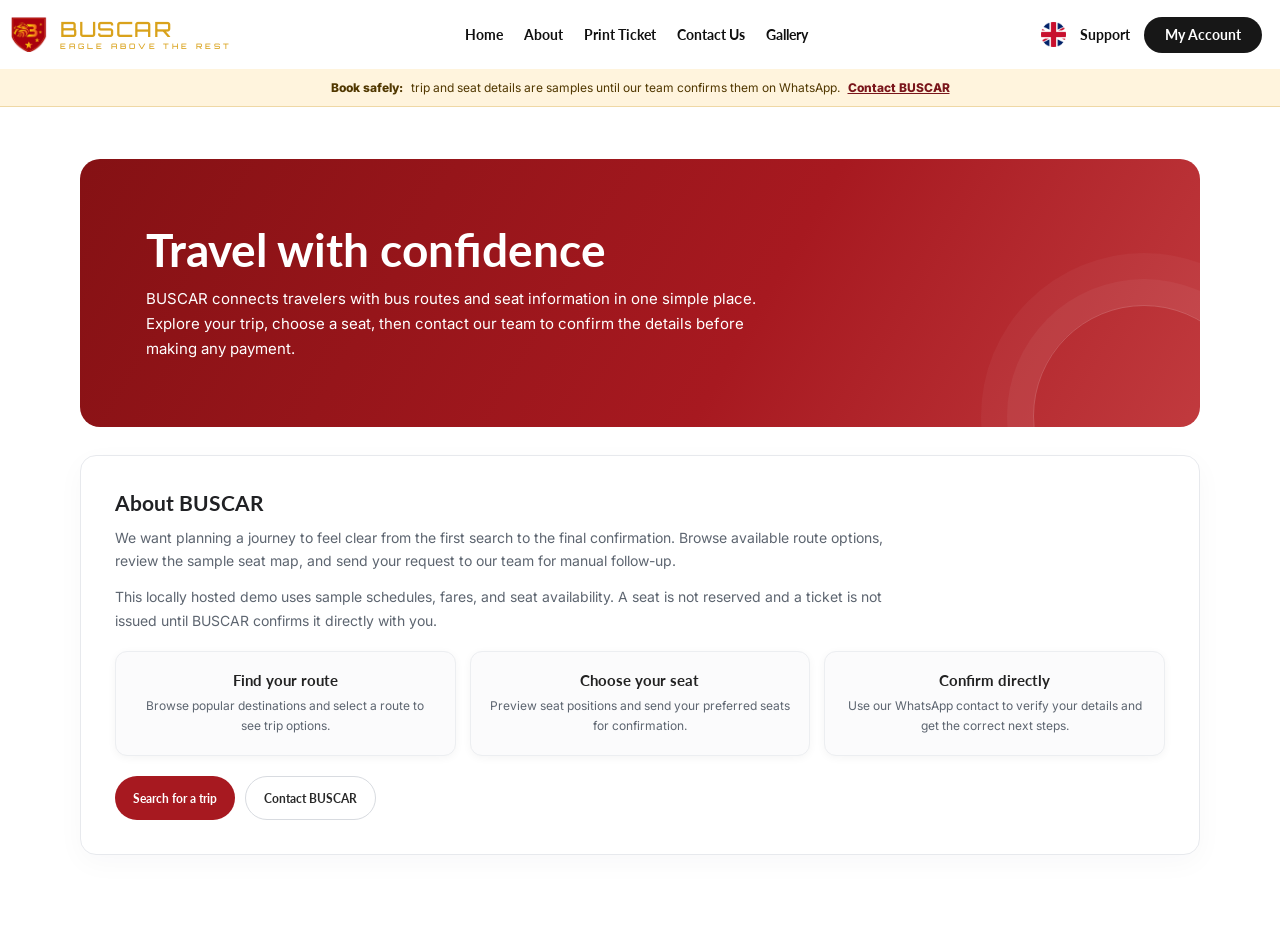
==== about.html @ 8039f95c "Build BUSCAR travel booking clone Add local info pages, WhatsApp booking flow, browser-local state, " ====
<!DOCTYPE html>
<html lang="en">
<head>
  <meta charset="UTF-8">
  <meta name="viewport" content="width=device-width, initial-scale=1.0">
  <title>About BUSCAR</title>
  <link rel="stylesheet" href="styles.css">
  <link rel="stylesheet" href="site.css">
  <link rel="stylesheet" href="auth.css">
</head>
<body>
  <header class="site-header">
    <div class="nav-wrap">
      <a class="brand" href="index.html" aria-label="Buscar home"><img class="brand-shield" src="public/logo-2.png" alt=""><span class="brand-text"><span class="brand-name">BUSCAR</span><span class="brand-tagline">EAGLE ABOVE THE REST</span></span></a>
      <button class="menu-toggle" aria-label="Toggle navigation" aria-expanded="false">☰</button>
      <nav class="main-nav" aria-label="Main navigation">
        <a href="index.html">Home</a><a href="about.html" aria-current="page">About</a><a href="ticket.html">Print Ticket</a><a href="contact.html">Contact Us</a><a href="gallery.html">Gallery</a>
      </nav>
      <div class="nav-actions"><button class="language" aria-label="Language: English"><img src="public/uk.png" alt="UK flag"></button><a class="support" href="https://wa.me/254745342479">Support</a><a class="account-btn" href="#account">My Account</a></div>
    </div>
  </header>
  <div class="safety-banner"><strong>Book safely:</strong> trip and seat details are samples until our team confirms them on WhatsApp. <a href="https://wa.me/254745342479">Contact BUSCAR</a></div>
  <main class="info-main">
    <section class="info-hero">
      <h1>Travel with confidence</h1>
      <p>BUSCAR connects travelers with bus routes and seat information in one simple place. Explore your trip, choose a seat, then contact our team to confirm the details before making any payment.</p>
    </section>
    <section class="info-section">
      <h2>About BUSCAR</h2>
      <p>We want planning a journey to feel clear from the first search to the final confirmation. Browse available route options, review the sample seat map, and send your request to our team for manual follow-up.</p>
      <p>This locally hosted demo uses sample schedules, fares, and seat availability. A seat is not reserved and a ticket is not issued until BUSCAR confirms it directly with you.</p>
      <div class="info-grid">
        <article class="info-card"><h3>Find your route</h3><p>Browse popular destinations and select a route to see trip options.</p></article>
        <article class="info-card"><h3>Choose your seat</h3><p>Preview seat positions and send your preferred seats for confirmation.</p></article>
        <article class="info-card"><h3>Confirm directly</h3><p>Use our WhatsApp contact to verify your details and get the correct next steps.</p></article>
      </div>
      <div class="info-actions"><a class="info-action" href="index.html#ticket">Search for a trip</a><a class="info-action secondary" href="contact.html">Contact BUSCAR</a></div>
    </section>
  </main>
  <script src="site.js"></script><script src="auth.js"></script>
  <script>
    const toggle = document.querySelector('.menu-toggle'), nav = document.querySelector('.main-nav');
    toggle.addEventListener('click', () => { const open = nav.classList.toggle('is-open'); toggle.setAttribute('aria-expanded', String(open)); });
  </script>
</body>
</html>
---- styles.css ----
@import url('https://fonts.googleapis.com/css2?family=Inter:wght@400;500;600;700;800&family=Lato:wght@400;700&family=Orbitron:wght@600;800&display=swap');

:root {
  --red: #a71920;
  --deep-red: #821315;
  --gold: #e0a000;
  --text: #101010;
  --muted: #657080;
  --border: #e9e9e9;
}

* { box-sizing: border-box; }
html { scroll-behavior: smooth; }
body {
  margin: 0;
  color: var(--text);
  background: #fff;
  font-family: Inter, Arial, sans-serif;
  font-size: 13px;
}
a { color: inherit; text-decoration: none; }
button, input { font: inherit; }

/* ---------- Header ---------- */
.site-header {
  height: 69px;
  background: #fff;
  border-top: 0;
  border-bottom: 0;
  position: relative;
  z-index: 10;
}
.nav-wrap {
  width: min(1300px, calc(100% - 36px));
  height: 100%;
  margin: 0 auto;
  display: flex;
  align-items: center;
  gap: 20px;
}
.brand { display: flex; align-items: center; gap: 12px; flex: 0 0 200px; height: 100%; margin-left: -8px; }
.brand-shield { width: 38px; height: 42px; object-fit: contain; display: block; flex: 0 0 38px; }
.brand-text { display: flex; flex-direction: column; justify-content: center; gap: 3px; line-height: 1; }
.brand-name { font: 500 21px/1 Orbitron, Inter, sans-serif; letter-spacing: 1.5px; color: #d9a21b; }
.brand-tagline { font: 500 7.5px/1 Orbitron, Inter, sans-serif; letter-spacing: 3.1px; color: #d9a21b; white-space: nowrap; }
.main-nav { flex: 1; display: flex; align-items: center; justify-content: center; gap: 21px; white-space: nowrap; }
.main-nav a { font: 700 14px/1 Lato, Inter, Arial, sans-serif; transition: color .2s; }
.main-nav a:hover { color: var(--red); }
.nav-actions { display: flex; align-items: center; gap: 14px; white-space: nowrap; }
.language { padding: 0; border: 0; background: transparent; cursor: pointer; width: 25px; height: 25px; }
.language img { width: 25px; height: 25px; object-fit: contain; display: block; }
.support { display: flex; align-items: center; gap: 6px; font: 700 14px/1 Lato, Inter, Arial, sans-serif; }
.help-mark { width: 14px; height: 14px; border-radius: 50%; display: inline-grid; place-items: center; background: #111; color: #fff; font-size: 10px; font-weight: 800; }
.account-btn, .search-btn { color: #fff; background: #171717; border-radius: 28px; font-weight: 700; }
.account-btn { padding: 11px 21px; font: 700 14px/1 Lato, Inter, Arial, sans-serif; }
.menu-toggle { display: none; }

/* ---------- Hero ---------- */
.hero {
  height: 400px;
  position: relative;
  overflow: hidden;
  background-color: #8f161a;
}
.hero-slide {
  position: absolute;
  inset: 0;
  background-repeat: no-repeat;
  background-size: cover;
  background-position: center right;
  opacity: 0;
  transition: opacity 1.2s ease-in-out;
}
.hero-slide.is-active { opacity: 1; }
.hero-shade {
  position: absolute;
  inset: 0;
  background: linear-gradient(90deg, rgba(133, 17, 20, .98) 0%, rgba(151, 23, 29, .96) 37%, rgba(157, 29, 36, .75) 58%, rgba(40, 25, 27, .2) 100%);
}
.hero-inner { width: min(1300px, calc(100% - 36px)); height: 100%; margin: 0 auto; position: relative; }

.routes { position: absolute; left: -194px; top: 60px; width: 560px; height: 280px; color: #fff; }
.routes h1 { font: 800 28px/1 Orbitron, Inter, sans-serif; margin: 0; color: #050505; letter-spacing: .5px; }

.route-pin { position: absolute; display: flex; flex-direction: column; align-items: center; gap: 4px; font-size: 0; }
.route-pin::before {
  content: '';
  display: block;
  width: 22px;
  height: 30px;
  border: 0;
  border-radius: 0;
  transform: none;
  background: no-repeat center / contain url("data:image/svg+xml;utf8,<svg xmlns='http://www.w3.org/2000/svg' viewBox='0 0 24 30' fill='none' stroke='%23eee' stroke-width='3'><path d='M12 28C12 28 2 17 2 11a10 10 0 0 1 20 0c0 6-10 17-10 17z'/><circle cx='12' cy='11' r='3.5'/></svg>");
}
.route-pin b { font: 600 25px/1 Orbitron, Inter, sans-serif; color: #eee; white-space: nowrap; }

.pin-kampala   { left: 0;     top: 61px; }
.pin-nairobi   { left: 171px; top: 112px; }
.pin-malindi   { left: 274px; top: 49px;  flex-direction: row; align-items: center; gap: 20px; }
.pin-kilifi    { left: 378px; top: 128px; flex-direction: row; align-items: center; gap: 20px; }
.pin-mpeketoni { left: 58px;  top: 225px; flex-direction: row; align-items: center; gap: 20px; }
.pin-mombasa   { left: 348px; top: 199px; }

.hero-logo { position: absolute; top: 124px; left: 34.5%; width: 400px; height: 160px; }
.hero-logo img { width: 100%; height: 100%; object-fit: contain; object-position: left center; filter: drop-shadow(0 2px 2px rgba(0,0,0,.15)); }

/* ---------- Floating search ---------- */
.booking-shell {
  position: relative;
  z-index: 2;
  width: min(1320px, calc(100% - 36px));
  margin: -84px auto 0;
  padding: 10px 8px 8px;
  border-radius: 14px;
  background: #f4f4f4;
}
.booking-top { min-height: 30px; display: flex; align-items: center; justify-content: space-between; padding: 0 11px 8px 3px; }
.trip-options { display: flex; gap: 18px; align-items: center; }
.trip-options label { display: inline-flex; gap: 4px; align-items: center; font-size: 10px; color: #5b6570; }
.trip-options input { accent-color: #222; margin: 0; }
.booking-top p { margin: 0; font-size: 13px; color: #222; display: flex; align-items: center; gap: 6px; }
.traveler-logo { height: 24px; width: auto; display: block; }
.booking-form {
  min-height: 71px;
  padding: 8px 12px;
  background: #fff;
  border: 1px solid #ddd;
  border-radius: 13px;
  display: grid;
  grid-template-columns: 1.15fr 1.15fr 1fr auto;
  align-items: center;
}
.booking-field { min-width: 0; display: flex; align-items: center; gap: 9px; padding: 0 14px; min-height: 43px; border-right: 1px solid #e5e7eb; }
.booking-field:first-child { padding-left: 8px; }
.booking-field:nth-child(3) { border-right: 0; }
.field-icon { color: #697078; font-size: 19px; width: 16px; flex: 0 0 16px; text-align: center; }
.field-content { display: flex; flex-direction: column; gap: 2px; min-width: 0; }
.field-content small { font-size: 10px; color: #475569; }
.quick-dates { margin-left: 4px; display: inline-flex; gap: 4px; }
.quick-dates button { border: 0; background: transparent; padding: 0 2px; color: #111; font: 700 11px/1 Lato, Inter, sans-serif; cursor: pointer; }
.quick-dates button:hover { color: var(--red); }
.quick-dates button.is-on { color: var(--red); text-decoration: underline; }
.field-content input { width: 100%; min-width: 0; border: 0; outline: 0; background: transparent; color: #111; font-size: 14px; font-weight: 600; padding: 0; }
.field-content input::placeholder { color: #9aa5b5; font-weight: 400; }
.search-btn { border: 0; padding: 16px 28px; cursor: pointer; font-size: 14px; min-width: 140px; }
.search-btn:hover, .account-btn:hover { background: #353535; }

/* ---------- Content ---------- */
.content-wrap { width: min(1300px, calc(100% - 36px)); margin: 22px auto 0; }
.content-section { margin-bottom: 14px; }
.content-section h2 { margin: 0 0 8px; font-size: 18px; line-height: 1.25; font-weight: 700; }
.section-subtitle { color: #5b6570; margin: 0 0 14px; font-size: 12px; }
.amenities-grid, .benefits-grid { display: grid; grid-template-columns: repeat(4, minmax(0, 1fr)); gap: 12px; }
.info-card { border: 1px solid #ededed; border-radius: 13px; background: #fff; box-shadow: 0 2px 8px rgba(0,0,0,.045); text-align: center; }
.amenity-card { min-height: 126px; display: flex; flex-direction: column; justify-content: center; align-items: center; gap: 9px; }
.amenity-card img { width: 45px; height: 45px; object-fit: contain; }
.amenity-card p { margin: 0; color: #687386; font-size: 10px; }
.why-section { margin-top: 12px; }
.why-section .section-subtitle { margin-bottom: 13px; }
.benefit-card { min-height: 130px; padding: 12px 10px 10px; }
.benefit-icon { width: 50px; height: 50px; margin: 0 auto 7px; border-radius: 50%; display: grid; place-items: center; font-size: 25px; color: #f17c7c; }
.pink { background: #eaf7fc; }
.lavender { background: #f2f0fc; color: #394e89; }
.mint { background: #edf8f1; color: #ef8880; }
.blue { background: #eef4ff; font-size: 20px; }
.benefit-card h3 { margin: 0 0 5px; font-size: 12px; font-weight: 600; }
.benefit-card p { margin: 0; color: #596474; font-size: 10px; line-height: 1.5; }

.chat-button { position: fixed; right: 25px; bottom: 24px; width: 54px; height: 54px; border-radius: 50%; background: #171717; color: #fff; display: grid; place-items: center; font-size: 18px; font-weight: 800; box-shadow: 0 5px 20px #0003; z-index: 20; }


/* ---------- Search bar highlight + shimmer ---------- */
.booking-shell.flash { animation: shellFlash 1.8s ease-out; }
@keyframes shellFlash {
  0%   { box-shadow: 0 0 0 0 rgba(167,25,32,.55); }
  40%  { box-shadow: 0 0 0 7px rgba(167,25,32,.28); }
  100% { box-shadow: 0 0 0 0 rgba(167,25,32,0); }
}
.route-chip.skeleton {
  width: var(--w, 180px);
  border-color: transparent;
  background: linear-gradient(90deg, #ebebeb 25%, #f8f8f8 40%, #ebebeb 60%);
  background-size: 400% 100%;
  animation: shimmer 1.3s linear infinite;
  pointer-events: none;
}
@keyframes shimmer { 0% { background-position: 100% 50%; } 100% { background-position: 0 50%; } }

/* ---------- CTA carousel ---------- */
.cta-carousel { position: relative; overflow: hidden; margin: 14px 0 0; }
.cta-track { --i: 0; display: flex; gap: 7px; transition: transform .7s ease; transform: translateX(calc(var(--i) * -1 * (50% + 3.5px))); }
.cta-slide { flex: 0 0 calc((100% - 7px) / 2); display: block; }
.cta-slide img { width: 100%; aspect-ratio: 646 / 244; object-fit: cover; display: block; border-radius: 14px; }
.cta-dots { position: absolute; left: 75%; bottom: 12px; transform: translateX(-50%); display: flex; gap: 6px; }
.cta-dots button { width: 7px; height: 7px; padding: 0; border: 0; border-radius: 99px; background: rgba(255,255,255,.65); cursor: pointer; transition: width .3s, background .3s; }
.cta-dots button.is-active { width: 20px; background: #fff; }

/* ---------- Our routes ---------- */
.routes-card { width: min(1320px, calc(100% - 36px)); margin: 8px auto 0; padding: 22px 32px 24px; background: #f7f7f7; border: 1px solid #e6e6e6; border-radius: 18px; }
.routes-head { display: flex; align-items: flex-start; justify-content: space-between; gap: 16px; flex-wrap: wrap; }
.routes-title { display: flex; gap: 10px; align-items: flex-start; flex-wrap: wrap; }
.routes-icon { width: 36px; height: 36px; border-radius: 9px; background: #e8e8e8; display: grid; place-items: center; }
.routes-icon i { width: 14px; height: 14px; background: #111; display: block; }
.routes-title h2 { margin: 0; font-size: 20px; font-weight: 600; line-height: 36px; }
.routes-title > div { display: contents; }
.routes-title p { flex-basis: 100%; margin: 0; font-size: 11px; color: #5b6570; }
.route-search { display: flex; align-items: center; gap: 9px; width: 340px; max-width: 100%; height: 38px; padding: 0 16px; background: #f1f1f1; border: 1px solid #dcdcdc; border-radius: 99px; color: #666; }
.route-search input { flex: 1; min-width: 0; border: 0; outline: 0; background: transparent; font-size: 12px; color: #111; }
.route-chips { display: flex; flex-wrap: wrap; gap: 6px; margin-top: 18px; }
.route-chip { display: inline-flex; align-items: center; gap: 9px; height: 34px; padding: 0 20px; border: 1px solid #d8d8d8; border-radius: 99px; background: #eee; color: #111; font: 600 11px/1 Lato, Inter, sans-serif; cursor: pointer; white-space: nowrap; }
.route-chip:hover { background: #e2e2e2; }
.routes-more { text-align: center; margin-top: 18px; }
.routes-more button { display: inline-flex; align-items: center; gap: 8px; height: 36px; padding: 0 20px; border: 1px solid #d6d6d6; border-radius: 99px; background: #f0f0f0; font: 700 12px/1 Lato, Inter, sans-serif; cursor: pointer; box-shadow: 0 2px 4px rgba(0,0,0,.08); }

/* ---------- App section ---------- */
.app-section { width: min(1320px, calc(100% - 36px)); height: 177px; margin: 24px auto 0; display: flex; align-items: center; justify-content: space-between; overflow: hidden; position: relative; }
.app-phone { width: 280px; height: auto; align-self: flex-start; margin-left: 160px; display: block; }
.app-stores { display: flex; align-items: center; gap: 16px; margin-right: 158px; }
.store-google { height: 60px; width: auto; display: block; }
.store-apple { height: 66px; width: auto; display: block; }

/* ---------- Footer ---------- */
.site-footer { background: #1b1b1b; color: #fff; border-radius: 14px 14px 0 0; }
.footer-inner { width: min(1320px, calc(100% - 36px)); margin: 0 auto; }
.footer-logos { display: flex; align-items: center; justify-content: space-between; gap: 20px; padding: 24px 20px; min-height: 108px; border-bottom: 1px solid #2c2c2c; }
.footer-brand { flex: 0 0 auto; margin-left: 0; height: auto; }
.footer-travler { height: 32px; width: auto; display: block; }
.footer-voltic { height: 48px; width: auto; display: block; }
.footer-stores { display: flex; gap: 14px; align-items: center; }
.footer-stores img { height: 32px; width: auto; display: block; }
.footer-bottom { display: flex; align-items: center; justify-content: space-between; gap: 16px; padding: 18px 10px 22px; }
.footer-mail, .footer-social a { color: #d8d8d8; display: inline-flex; }
.footer-mail:hover, .footer-social a:hover, .footer-links a:hover { color: var(--gold); }
.footer-links { display: flex; gap: 12px; flex-wrap: wrap; justify-content: center; }
.footer-links a { font: 700 12px/1 Lato, Inter, sans-serif; color: #fff; }
.footer-social { display: flex; gap: 14px; align-items: center; }

/* ---------- Responsive ---------- */
@media (max-width: 1400px) {
  .routes { left: -60px; }
}
@media (max-width: 1050px) {
  .nav-wrap { gap: 12px; }
  .brand { flex-basis: 150px; }
  .brand-shield { width: 32px; height: 36px; flex-basis: 32px; }
  .brand-name { font-size: 18px; }
  .brand-tagline { font-size: 6.5px; letter-spacing: 2.4px; }
  .main-nav { gap: 13px; }
  .main-nav a, .support, .account-btn { font-size: 12px; }
  .nav-actions { gap: 9px; }
  .routes { left: -90px; }
  .hero-logo { left: 39%; width: 300px; height: 120px; }
}
@media (max-width: 780px) {
  .site-header { height: 62px; }
  .nav-wrap { width: calc(100% - 28px); }
  .brand { flex-basis: auto; margin-left: 0; }
  .brand-shield { width: 30px; height: 34px; flex-basis: 30px; }
  .brand-name { font-size: 17px; }
  .menu-toggle { display: block; margin-left: auto; border: 0; background: transparent; font-size: 24px; cursor: pointer; }
  .main-nav { display: none; position: absolute; top: 60px; left: 0; right: 0; padding: 18px; background: #fff; box-shadow: 0 8px 14px #0001; flex-direction: column; gap: 18px; }
  .main-nav.is-open { display: flex; }
  .nav-actions { gap: 9px; }
  .support { display: none; }
  .account-btn { padding: 9px 13px; font-size: 11px; }
  .hero { height: 310px; }
  .hero-slide { background-position: 70% center; }
  .hero-shade { background: linear-gradient(90deg, rgba(133,17,20,.97), rgba(151,23,29,.82) 58%, rgba(40,25,27,.25)); }
  .routes { left: 0; top: 42px; transform: scale(.78); transform-origin: top left; }
  .hero-logo { left: auto; right: 0; top: 150px; width: 205px; height: 90px; }
  .booking-shell { margin-top: -45px; width: calc(100% - 24px); }
  .booking-top { align-items: flex-start; gap: 10px; flex-wrap: wrap; }
  .booking-top p { margin-left: auto; }
  .booking-form { grid-template-columns: 1fr 1fr; gap: 8px; }
  .booking-field { padding: 6px 8px; border-right: 0; border-bottom: 1px solid #eee; }
  .booking-field:nth-child(2) { border-left: 1px solid #eee; }
  .booking-field:nth-child(3) { grid-column: 1 / 2; }
  .search-btn { grid-column: 2 / 3; width: 100%; min-width: 0; }
  .content-wrap { width: calc(100% - 24px); margin-top: 22px; }
  .amenities-grid, .benefits-grid { grid-template-columns: repeat(2, minmax(0, 1fr)); }
  .cta-slide { flex-basis: 100%; }
  .cta-track { transform: translateX(calc(var(--i) * -1 * (100% + 7px))); }
  .cta-dots { left: 50%; }
  .routes-card { padding: 18px 16px; width: calc(100% - 24px); }
  .route-search { width: 100%; }
  .app-section { width: calc(100% - 24px); justify-content: center; flex-direction: column; height: auto; gap: 16px; padding-top: 12px; }
  .app-phone { width: 200px; margin: 0; align-self: center; }
  .app-stores { margin: 0 0 12px; flex-wrap: wrap; justify-content: center; }
  .footer-logos { flex-wrap: wrap; justify-content: center; }
  .footer-bottom { flex-wrap: wrap; justify-content: center; }
}
@media (max-width: 460px) {
  .brand-shield { width: 26px; height: 30px; flex-basis: 26px; }
  .brand-name { font-size: 15px; }
  .brand-tagline { font-size: 5.5px; letter-spacing: 1.8px; }
  .language { width: 19px; height: 19px; }
  .language img { width: 19px; height: 19px; }
  .account-btn { padding: 8px 10px; }
  .hero { height: 280px; }
  .routes { transform: scale(.62); top: 34px; }
  .hero-logo { width: 145px; height: 70px; top: 158px; }
  .booking-top p { font-size: 10px; }
  .traveler-logo { height: 18px; }
  .booking-form { grid-template-columns: 1fr; }
  .booking-field, .booking-field:nth-child(2) { border: 0; border-bottom: 1px solid #eee; }
  .booking-field:nth-child(3), .search-btn { grid-column: auto; }
  .search-btn { padding: 13px; }
  .amenities-grid, .benefits-grid { gap: 9px; }
  .amenity-card { min-height: 112px; }
  .benefit-card { padding: 10px 8px; }
  .chat-button { width: 48px; height: 48px; right: 16px; bottom: 16px; }
}
---- site.css ----
/* Shared safety notice, page transitions, and static information pages. */
body { animation: site-page-in .42s cubic-bezier(.2,.75,.25,1) both; }
@keyframes site-page-in {
  from { opacity: 0; transform: translateY(8px); }
  to { opacity: 1; }
}
body.is-leaving { opacity: 0; transform: translateY(-5px); transition: opacity .18s ease, transform .18s ease; }

.safety-banner {
  display: flex;
  align-items: center;
  justify-content: center;
  flex-wrap: wrap;
  gap: 5px 8px;
  padding: 10px 18px;
  background: #fff4dd;
  border-bottom: 1px solid #efd8a5;
  color: #513800;
  text-align: center;
  font-size: 12px;
  line-height: 1.45;
}
.safety-banner strong { font-weight: 800; }
.safety-banner a { color: #7a161b; font-weight: 800; text-decoration: underline; }

.safety-dialog-backdrop {
  position: fixed;
  inset: 0;
  z-index: 120;
  display: grid;
  place-items: center;
  padding: 20px;
  background: rgba(18, 18, 18, .58);
  opacity: 0;
  visibility: hidden;
  transition: opacity .24s ease, visibility .24s ease;
}
.safety-dialog-backdrop.show { opacity: 1; visibility: visible; }
.safety-dialog {
  position: relative;
  width: min(440px, 100%);
  padding: 28px 26px 24px;
  border-radius: 18px;
  background: #fff;
  color: #222;
  text-align: center;
  box-shadow: 0 22px 65px rgba(0,0,0,.28);
  transform: translateY(14px) scale(.98);
  transition: transform .28s cubic-bezier(.2,.75,.25,1);
}
.safety-dialog-backdrop.show .safety-dialog { transform: translateY(0) scale(1); }
.safety-dialog img { display: block; width: 116px; height: 95px; margin: 0 auto 12px; object-fit: contain; }
.safety-dialog h2 { margin: 0 0 10px; font: 700 20px/1.2 Lato, Inter, sans-serif; }
.safety-dialog p { margin: 0 0 18px; color: #555d68; font-size: 13px; line-height: 1.6; }
.safety-dialog-close {
  position: absolute;
  top: 10px;
  right: 10px;
  width: 34px;
  height: 34px;
  border: 0;
  border-radius: 50%;
  background: #f2f3f5;
  color: #222;
  font-size: 22px;
  cursor: pointer;
}
.safety-dialog-actions { display: flex; justify-content: center; flex-wrap: wrap; gap: 10px; }
.safety-dialog-actions a, .safety-dialog-actions button {
  min-height: 42px;
  display: inline-flex;
  align-items: center;
  justify-content: center;
  padding: 0 18px;
  border: 1px solid #191919;
  border-radius: 99px;
  background: #191919;
  color: #fff;
  font: 700 12px Lato, Inter, sans-serif;
  cursor: pointer;
}
.safety-dialog-actions button { background: #fff; color: #191919; }
.safety-dialog-actions a:hover { background: #a71920; border-color: #a71920; }

.info-main { width: min(1120px, calc(100% - 36px)); min-height: 58vh; margin: 0 auto; padding: 52px 0 70px; }
.info-hero {
  position: relative;
  overflow: hidden;
  padding: clamp(28px, 6vw, 66px);
  border-radius: 20px;
  background: linear-gradient(120deg, #851114, #a71920 60%, #c13a3e);
  color: #fff;
}
.info-hero::after { content: ''; position: absolute; width: 220px; height: 220px; right: -55px; bottom: -100px; border: 1px solid #ffffff30; border-radius: 50%; box-shadow: 0 0 0 26px #ffffff0c, 0 0 0 52px #ffffff0a; }
.info-hero h1 { position: relative; z-index: 1; max-width: 680px; margin: 0 0 12px; font: 700 clamp(28px, 5vw, 46px)/1.08 Lato, Inter, sans-serif; }
.info-hero p { position: relative; z-index: 1; max-width: 650px; margin: 0; color: #fff; font-size: 15px; line-height: 1.65; }
.info-section { margin-top: 28px; padding: clamp(22px, 4vw, 34px); border: 1px solid #e7e9ed; border-radius: 16px; background: #fff; box-shadow: 0 8px 28px #1b273608; }
.info-section h2 { margin: 0 0 10px; color: #202124; font: 700 21px/1.2 Lato, Inter, sans-serif; }
.info-section p { max-width: 780px; margin: 0 0 12px; color: #5d6570; font-size: 14px; line-height: 1.7; }
.info-section p:last-child { margin-bottom: 0; }
.info-grid { display: grid; grid-template-columns: repeat(3, minmax(0,1fr)); gap: 14px; margin-top: 18px; }
.info-main .info-card { padding: 19px; border: 1px solid #eceef1; border-radius: 12px; background: #fbfbfc; }
.info-main .info-card h3 { margin: 0 0 7px; color: #222; font: 700 15px Lato, Inter, sans-serif; }
.info-main .info-card p { margin: 0; font-size: 12px; }
.info-actions { display: flex; flex-wrap: wrap; gap: 10px; margin-top: 20px; }
.info-action { min-height: 44px; display: inline-flex; align-items: center; justify-content: center; padding: 0 18px; border-radius: 99px; background: #a71920; color: #fff; font: 700 12px Lato, Inter, sans-serif; transition: transform .18s ease, background .18s ease, box-shadow .18s ease; }
.info-action:hover { transform: translateY(-2px); background: #821315; box-shadow: 0 7px 16px #a7192030; }
.info-action.secondary { border: 1px solid #d8dbe0; background: #fff; color: #292929; }
.info-action.secondary:hover { border-color: #a71920; color: #a71920; box-shadow: none; }

.ticket-form { display: grid; gap: 16px; max-width: 560px; margin-top: 20px; }
.ticket-form label { display: grid; gap: 7px; color: #292929; font: 600 12px Lato, Inter, sans-serif; }
.ticket-form input { height: 46px; padding: 0 13px; border: 1px solid #dce0e5; border-radius: 8px; background: #f8f9fa; color: #222; font: 400 14px Lato, Inter, sans-serif; transition: border-color .18s, box-shadow .18s, background .18s; }
.ticket-form input:focus { outline: 0; border-color: #a71920; background: #fff; box-shadow: 0 0 0 3px #a7192018; }
.ticket-form button { min-height: 46px; border: 0; border-radius: 99px; background: #171717; color: #fff; font: 700 13px Lato, Inter, sans-serif; cursor: pointer; transition: transform .18s, background .18s; }
.ticket-form button:hover { transform: translateY(-2px); background: #a71920; }
.ticket-help { min-height: 20px; color: #a71920; font-size: 12px; line-height: 1.5; }
.ticket-help:empty { display: none; }

.gallery-kicker, .gallery-eyebrow { display: block; margin: 0 0 10px !important; color: #f4d996 !important; font-size: 10px !important; font-weight: 800; letter-spacing: 1.8px; }
.gallery-section { padding: clamp(20px, 4vw, 38px); }
.gallery-heading { display: flex; align-items: end; justify-content: space-between; gap: 18px; margin-bottom: 22px; }
.gallery-heading h2 { margin-bottom: 0; }
.gallery-heading > p { max-width: 380px; margin: 0 !important; text-align: right; }
.gallery-eyebrow { color: #a71920 !important; }
.gallery-grid { display: grid; grid-template-columns: repeat(4, minmax(0,1fr)); grid-auto-rows: 178px; grid-auto-flow: dense; gap: 12px; }
.gallery-item { position: relative; min-width: 0; min-height: 0; overflow: hidden; margin: 0; border-radius: 13px; background: #eee; isolation: isolate; }
.gallery-item--wide { grid-column: span 2; }
.gallery-item--tall { grid-row: span 2; }
.gallery-item--feature { grid-row: span 2; }
.gallery-open { position: absolute; inset: 0; display: block; width: 100%; height: 100%; padding: 0; border: 0; background: #e8e8e8; cursor: zoom-in; }
.gallery-item img { display: block; width: 100%; height: 100%; object-fit: cover; transition: transform .55s cubic-bezier(.2,.75,.25,1), filter .4s; }
.gallery-item:hover img { transform: scale(1.055); filter: saturate(1.08); }
.gallery-item figcaption { position: absolute; z-index: 1; inset: auto 0 0; display: grid; gap: 5px; padding: 42px 15px 14px; background: linear-gradient(transparent, rgba(0,0,0,.78)); color: #fff; pointer-events: none; }
.gallery-item figcaption span { color: #ffffffc9; font-size: 9px; font-weight: 700; letter-spacing: 1.15px; }
.gallery-item figcaption b { font: 700 15px/1.25 Lato, Inter, sans-serif; }
.gallery-item--feature figcaption b { font-size: 22px; }
.gallery-lightbox { position: fixed; inset: 0; z-index: 130; display: grid; place-items: center; padding: 56px 22px 30px; background: rgba(10,12,15,.92); opacity: 0; visibility: hidden; transition: opacity .22s ease, visibility .22s ease; }
.gallery-lightbox.show { opacity: 1; visibility: visible; }
.gallery-lightbox img { max-width: min(1100px, 100%); max-height: calc(100vh - 120px); object-fit: contain; border-radius: 6px; box-shadow: 0 18px 55px #0008; transform: scale(.97); transition: transform .28s cubic-bezier(.2,.75,.25,1); }
.gallery-lightbox.show img { transform: scale(1); }
.gallery-lightbox p { margin: 12px 0 0; color: #fff; font: 600 13px Lato, Inter, sans-serif; text-align: center; }
.gallery-lightbox-close { position: absolute; top: 14px; right: 18px; width: 42px; height: 42px; border: 1px solid #ffffff55; border-radius: 50%; background: #ffffff12; color: #fff; font-size: 28px; cursor: pointer; }
body.gallery-open { overflow: hidden; }

.site-footer .footer-links a { transition: color .18s ease; }
.site-footer .footer-links a:hover { color: #e0a000; }

@media (max-width: 700px) {
  .info-main { padding-top: 28px; }
  .info-grid { grid-template-columns: 1fr 1fr; }
  .gallery-heading { align-items: start; flex-direction: column; }
  .gallery-heading > p { text-align: left; }
  .gallery-grid { grid-template-columns: repeat(2,minmax(0,1fr)); grid-auto-rows: 160px; }
  .gallery-item, .gallery-item img { min-height: 0; }
  .gallery-item--tall { grid-row: span 2; }
  .gallery-item--feature { grid-row: span 2; }
  .safety-dialog { padding: 26px 20px 20px; }
}
@media (max-width: 440px) {
  .info-grid { grid-template-columns: 1fr; }
  .gallery-grid { grid-template-columns: 1fr; grid-auto-rows: 225px; }
  .gallery-item--wide, .gallery-item--tall, .gallery-item--feature { grid-column: auto; grid-row: auto; }
}
@media (prefers-reduced-motion: reduce) {
  *, *::before, *::after { animation-duration: .01ms !important; transition-duration: .01ms !important; scroll-behavior: auto !important; }
}
---- auth.css ----
/* ==========================================================
   auth.css — sign-in dialog + sign-up page
   Needs styles.css (variables, header). Load after it.
   ========================================================== */

.nav-actions { position: relative; }

/* ---------- Dialog ---------- */
.auth-backdrop {
  position: fixed; inset: 0; z-index: 100;
  display: none; align-items: center; justify-content: center;
  padding: 16px; background: rgba(0,0,0,.5);
  overflow-y: auto;
}
.auth-backdrop.show { display: flex; }
body.auth-open { overflow: hidden; }

.auth-dialog {
  position: relative; width: 398px; max-width: 100%;
  margin: auto; padding: 22px 14px 18px;
  background: #fff; border-radius: 16px;
  font-family: Lato, Inter, sans-serif; color: #111;
  box-shadow: 0 20px 60px rgba(0,0,0,.3);
  animation: authIn .22s ease-out;
}
@keyframes authIn { from { opacity: 0; transform: translateY(14px) scale(.98); } to { opacity: 1; transform: none; } }

.auth-close { position: absolute; top: 12px; right: 12px; width: 30px; height: 30px; border: 0; border-radius: 50%; background: transparent; color: #444; cursor: pointer; display: grid; place-items: center; }
.auth-close:hover { background: #f0f0f0; }

.auth-logo { display: block; width: 162px; height: 170px; margin: 30px auto 4px; object-fit: contain; }
.auth-title { margin: 0 0 12px; text-align: center; font: 500 13px/1 Lato, Inter, sans-serif; letter-spacing: .2px; }

.auth-dialog label { display: block; font: 500 11.5px/1 Lato, Inter, sans-serif; color: #333; }
.auth-row { display: grid; grid-template-columns: 87px 1fr; margin-bottom: 14px; }
.auth-row label > span, .auth-field > span { display: block; margin-bottom: 8px; }
.auth-row label:first-child > span { margin-bottom: 8px; }

.auth-dialog select, .auth-dialog input[type="tel"], .auth-dialog input[type="password"], .auth-dialog input[type="text"] {
  width: 100%; height: 44px; padding: 0 12px;
  border: 1px solid #dcdcdc; background: #fff; color: #111;
  font: 400 14px Lato, Inter, sans-serif; outline: 0;
}
.auth-dialog select { border-radius: 8px 0 0 8px; appearance: none; padding-right: 26px; cursor: pointer;
  background: #fff url("data:image/svg+xml;utf8,<svg xmlns='http://www.w3.org/2000/svg' width='14' height='14' viewBox='0 0 24 24' fill='none' stroke='%23222' stroke-width='2' stroke-linecap='round' stroke-linejoin='round'><path d='m6 9 6 6 6-6'/></svg>") no-repeat right 8px center; }
.auth-dialog input[type="tel"] { border-radius: 0 8px 8px 0; border-left: 0; }
.auth-dialog select:focus, .auth-dialog input:focus { border-color: #111; position: relative; z-index: 1; }
.auth-dialog input::placeholder { color: #8b8b8b; }

.auth-pass { display: flex; align-items: stretch; margin-top: 8px; }
.auth-pass .lock, .auth-pass .eye { width: 36px; flex: 0 0 36px; display: grid; place-items: center; border: 1px solid #dcdcdc; background: #fff; color: #555; }
.auth-pass .lock { border-right: 0; border-radius: 8px 0 0 8px; background: #f7f7f7; }
.auth-pass .eye { border-left: 0; border-radius: 0 8px 8px 0; cursor: pointer; padding: 0; }
.auth-pass .eye:hover { color: #111; }
.auth-pass input { border-radius: 0 !important; }

.auth-meta { display: flex; align-items: center; justify-content: space-between; margin: 16px 0 12px; }
.auth-check { display: inline-flex !important; align-items: center; gap: 8px; cursor: pointer; font-size: 11px !important; font-weight: 600 !important; }
.auth-check input { width: 14px; height: 14px; margin: 0; accent-color: #111; }
.auth-meta a { font: 500 13px Lato, Inter, sans-serif; }
.auth-meta a:hover { color: var(--red); }

.auth-error { min-height: 0; margin: 0 0 8px; color: #c4202a; font: 600 12px/1.3 Lato, Inter, sans-serif; text-align: center; }
.auth-error:empty { display: none; }

.auth-primary, .auth-ghost {
  display: block; width: 100%; height: 36px; border-radius: 99px;
  font: 700 11.5px Lato, Inter, sans-serif; cursor: pointer;
}
.auth-primary { border: 0; background: linear-gradient(90deg, #1c1c1c, #3d3d3d); color: #fff; }
.auth-primary:hover { background: #353535; }
.auth-ghost { border: 1px solid #111; background: #fff; color: #111; }
.auth-ghost:hover { background: #111; color: #fff; }

.auth-or { display: flex; align-items: center; gap: 10px; margin: 14px 0; }
.auth-or::before, .auth-or::after { content: ''; flex: 1; height: 1px; background: #cfcfcf; }
.auth-or span { color: #a71920; font: 700 11px Lato, Inter, sans-serif; letter-spacing: .1px; }

.auth-foot { margin: 14px 0 0; text-align: center; font: 500 13px Lato, Inter, sans-serif; }
.auth-foot a { text-decoration: none; }
.auth-foot a:hover { color: var(--red); }

/* ---------- Account menu (after login) ---------- */
.account-menu {
  position: absolute; right: 0; top: calc(100% + 8px); z-index: 60;
  min-width: 190px; padding: 6px;
  background: #fff; border: 1px solid #e3e3e3; border-radius: 12px; box-shadow: 0 10px 28px rgba(0,0,0,.14);
  font-family: Lato, Inter, sans-serif; display: none;
}
.account-menu.show { display: block; }
.account-menu p { margin: 0; padding: 8px 10px; font-size: 11.5px; color: #666; border-bottom: 1px solid #eee; }
.account-menu p b { display: block; margin-top: 3px; color: #111; font-size: 13px; }
.account-menu button { width: 100%; padding: 9px 10px; border: 0; border-radius: 8px; background: transparent; text-align: left; font: 700 12.5px Lato, Inter, sans-serif; cursor: pointer; }
.account-menu button:hover { background: #f3f3f3; }

/* ---------- Sign-up page ---------- */
.signup-main { width: min(540px, calc(100% - 36px)); margin: 0 auto; padding: 62px 0 70px; font-family: Lato, Inter, sans-serif; color: #111; }
.signup-logo { display: block; width: 162px; height: 170px; margin: 0 auto; object-fit: contain; animation: signup-enter .65s cubic-bezier(.2,.75,.25,1) both; }
.signup-main h1 { margin: 0 0 22px; text-align: center; font: 400 26px/1.1 Lato, Inter, sans-serif; color: #222; animation: signup-enter .55s .08s cubic-bezier(.2,.75,.25,1) both; }

.signup-form { display: grid; gap: 14px; }
.signup-form > * { animation: signup-enter .48s cubic-bezier(.2,.75,.25,1) both; }
.signup-form > :nth-child(1) { animation-delay: .08s; }
.signup-form > :nth-child(2) { animation-delay: .13s; }
.signup-form > :nth-child(3) { animation-delay: .18s; }
.signup-form > :nth-child(4) { animation-delay: .23s; }
.signup-form > :nth-child(5) { animation-delay: .28s; }
.signup-form > :nth-child(6) { animation-delay: .33s; }
.signup-form > :nth-child(7) { animation-delay: .38s; }
.signup-form > :nth-child(8) { animation-delay: .43s; }
.signup-form > :nth-child(9) { animation-delay: .48s; }
.signup-form > :nth-child(10) { animation-delay: .53s; }

@keyframes signup-enter {
  from { opacity:  0; transform: translateY(12px); }
  to { opacity: 1; transform: translateY(0); }
}
@keyframes signup-shake {
  0%, 100% { transform: translateX(0); }
  25% { transform: translateX(-4px); }
  75% { transform: translateX(4px); }
}

.su-row { display: grid; gap: 14px; }
.su-row.code-phone { grid-template-columns: 111px 1fr; }
.su-row.two { grid-template-columns: 1fr 1fr; }
.signup-form label > span { display: block; margin-bottom: 7px; font: 500 13px/1 Lato, Inter, sans-serif; color: #222; }
.signup-form input[type="text"], .signup-form input[type="email"], .signup-form input[type="tel"],
.signup-form input[type="password"], .signup-form input[type="date"], .signup-form select {
  width: 100%; height: 37px; padding: 0 11px;
  border: 1px solid #dfe3e8; border-radius: 6px; background: #f6f7f9; color: #222;
  font: 400 13px Lato, Inter, sans-serif; outline: 0;
  transition: border-color .18s ease, background-color .18s ease, box-shadow .18s ease, transform .18s ease;
}
.signup-form select { appearance: none; padding-right: 30px; background: #fff url("data:image/svg+xml;utf8,<svg xmlns='http://www.w3.org/2000/svg' width='14' height='14' viewBox='0 0 24 24' fill='none' stroke='%23444' stroke-width='2' stroke-linecap='round' stroke-linejoin='round'><path d='m6 9 6 6 6-6'/></svg>") no-repeat right 10px center; cursor: pointer; }
.signup-form input:focus, .signup-form select:focus { border-color: #a71920; background-color: #fff; box-shadow: 0 0 0 3px rgba(167,25,32,.12); transform: translateY(-1px); }
.signup-form input::placeholder { color: #8b95a3; }
.signup-form .invalid { border-color: #c4202a !important; animation: signup-shake .28s ease-in-out; }

.su-pass { position: relative; }
.su-pass input { padding-right: 36px !important; }
.su-pass .eye { position: absolute; right: 0; top: 0; width: 36px; height: 37px; border: 0; background: transparent; color: #666; cursor: pointer; display: grid; place-items: center; transition: color .18s ease, transform .18s ease; }
.su-pass .eye:hover { color: #111; transform: scale(1.08); }

.su-terms { display: flex !important; align-items: center; gap: 9px; margin-top: 2px; font: 500 13px Lato, Inter, sans-serif; color: #222; cursor: pointer; }
.su-terms input { width: 18px; height: 18px; margin: 0; accent-color: #111; border-radius: 4px; }
.su-terms a { text-decoration: underline; }

.su-error { margin: 0; color: #c4202a; font: 600 12.5px/1.3 Lato, Inter, sans-serif; text-align: center; }
.su-error:empty { display: none; }

.su-submit { height: 49px; border: 0; border-radius: 99px; background: linear-gradient(90deg, #1c1c1c, #444); color: #fff; font: 700 13px Lato, Inter, sans-serif; cursor: pointer; transition: transform .18s ease, box-shadow .18s ease, background-color .18s ease; }
.su-submit:hover { background: #353535; transform: translateY(-2px); box-shadow: 0 7px 16px rgba(0,0,0,.18); }
.su-submit:active { transform: translateY(0); box-shadow: none; }
.su-foot { margin: 4px 0 0; text-align: center; font: 500 13px Lato, Inter, sans-serif; }
.su-foot a { font-weight: 800; text-decoration: underline; }
.su-foot a:hover { color: var(--red); }

@media (max-width: 560px) {
  .signup-main { padding-top: 30px; }
  .su-row.two { grid-template-columns: 1fr; }
}

@media (prefers-reduced-motion: reduce) {
  *, *::before, *::after {
    scroll-behavior: auto !important;
    animation-duration: .01ms !important;
    animation-iteration-count: 1 !important;
    transition-duration: .01ms !important;
  }
}
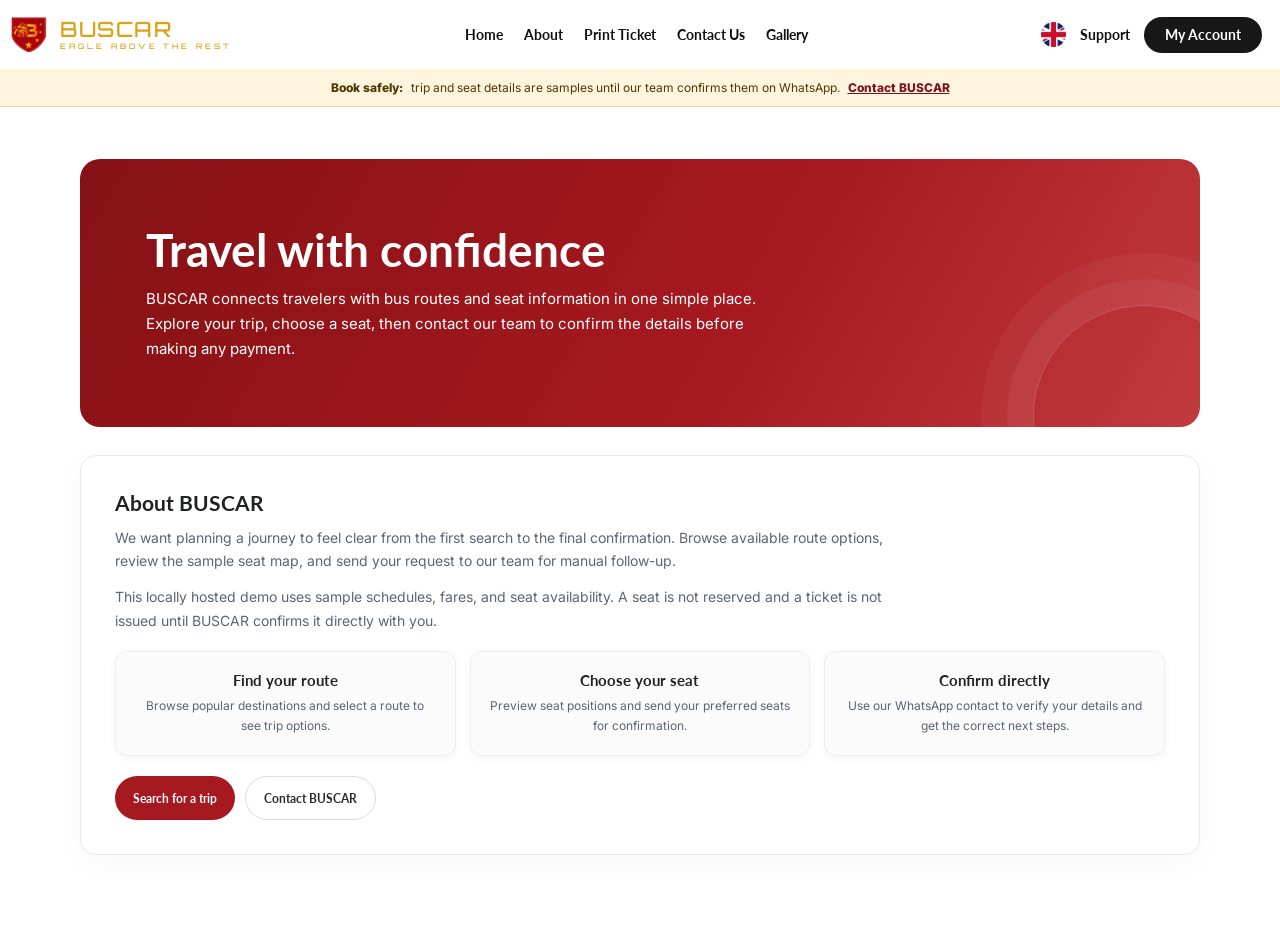
==== commit a90954d0: "first commit" ====
--- a/about.html
+++ b/about.html
@@ -38,9 +38,5 @@
     </section>
   </main>
   <script src="site.js"></script><script src="auth.js"></script>
-  <script>
-    const toggle = document.querySelector('.menu-toggle'), nav = document.querySelector('.main-nav');
-    toggle.addEventListener('click', () => { const open = nav.classList.toggle('is-open'); toggle.setAttribute('aria-expanded', String(open)); });
-  </script>
 </body>
 </html>
--- a/styles.css
+++ b/styles.css
@@ -54,6 +54,7 @@
 .account-btn, .search-btn { color: #fff; background: #171717; border-radius: 28px; font-weight: 700; }
 .account-btn { padding: 11px 21px; font: 700 14px/1 Lato, Inter, Arial, sans-serif; }
 .menu-toggle { display: none; }
+.menu-sheet-head { display: none; }
 
 /* ---------- Hero ---------- */
 .hero {
@@ -254,13 +255,46 @@
 }
 @media (max-width: 780px) {
   .site-header { height: 62px; }
+  .site-header.menu-open { z-index: 130; }
+  .site-header.menu-open::before {
+    content: '';
+    position: fixed;
+    inset: 0;
+    z-index: 1;
+    background: rgba(12, 14, 18, .54);
+  }
   .nav-wrap { width: calc(100% - 28px); }
   .brand { flex-basis: auto; margin-left: 0; }
   .brand-shield { width: 30px; height: 34px; flex-basis: 30px; }
   .brand-name { font-size: 17px; }
   .menu-toggle { display: block; margin-left: auto; border: 0; background: transparent; font-size: 24px; cursor: pointer; }
-  .main-nav { display: none; position: absolute; top: 60px; left: 0; right: 0; padding: 18px; background: #fff; box-shadow: 0 8px 14px #0001; flex-direction: column; gap: 18px; }
-  .main-nav.is-open { display: flex; }
+  .main-nav {
+    position: fixed;
+    inset: 0 0 0 auto;
+    z-index: 2;
+    display: flex;
+    flex-direction: column;
+    align-items: stretch;
+    justify-content: flex-start;
+    gap: 2px;
+    width: min(360px, calc(100vw - 48px));
+    height: 100vh;
+    height: 100dvh;
+    padding: max(18px, env(safe-area-inset-top)) 22px max(18px, env(safe-area-inset-bottom));
+    overflow-y: auto;
+    overscroll-behavior: contain;
+    background: #fff;
+    box-shadow: -14px 0 36px rgba(0,0,0,.2);
+    transform: translateX(105%);
+    visibility: hidden;
+    transition: transform .28s cubic-bezier(.2,.75,.25,1), visibility 0s linear .28s;
+  }
+  .main-nav.is-open { transform: translateX(0); visibility: visible; transition-delay: 0s; }
+  .menu-sheet-head { display: flex; align-items: center; justify-content: space-between; padding: 2px 0 17px; border-bottom: 1px solid #eceef1; }
+  .menu-sheet-head strong { color: #222; font: 700 16px Lato, Inter, sans-serif; }
+  .menu-sheet-close { width: 38px; height: 38px; border: 0; border-radius: 50%; background: #f2f3f5; color: #222; font-size: 26px; line-height: 1; cursor: pointer; }
+  .main-nav > a { padding: 15px 4px; border-bottom: 1px solid #eceef1; font-size: 15px; }
+  body.menu-open { overflow: hidden; }
   .nav-actions { gap: 9px; }
   .support { display: none; }
   .account-btn { padding: 9px 13px; font-size: 11px; }
@@ -310,4 +344,14 @@
   .amenity-card { min-height: 112px; }
   .benefit-card { padding: 10px 8px; }
   .chat-button { width: 48px; height: 48px; right: 16px; bottom: 16px; }
+}
+@media (max-width: 360px) {
+  .nav-wrap { gap: 8px; }
+  .brand { gap: 8px; }
+  .brand-tagline { font-size: 5px; letter-spacing: .8px; }
+  .nav-actions { gap: 6px; }
+  .account-btn { padding: 8px; }
+  .routes { transform: scale(.5); top: 32px; }
+  .hero-logo { width: 120px; height: 62px; top: 182px; right: 8px; }
+  .route-chip { gap: 6px; padding-right: 8px; padding-left: 8px; }
 }
--- a/site.css
+++ b/site.css
@@ -1,10 +1,10 @@
 /* Shared safety notice, page transitions, and static information pages. */
 body { animation: site-page-in .42s cubic-bezier(.2,.75,.25,1) both; }
 @keyframes site-page-in {
-  from { opacity: 0; transform: translateY(8px); }
+  from { opacity: 0; }
   to { opacity: 1; }
 }
-body.is-leaving { opacity: 0; transform: translateY(-5px); transition: opacity .18s ease, transform .18s ease; }
+body.is-leaving { opacity: 0; transition: opacity .18s ease; }
 
 .safety-banner {
   display: flex;
@@ -12,6 +12,8 @@
   justify-content: center;
   flex-wrap: wrap;
   gap: 5px 8px;
+  max-height: 200px;
+  overflow: hidden;
   padding: 10px 18px;
   background: #fff4dd;
   border-bottom: 1px solid #efd8a5;
@@ -19,9 +21,19 @@
   text-align: center;
   font-size: 12px;
   line-height: 1.45;
+  transition: opacity .3s ease, max-height .45s ease, padding .45s ease, border-width .45s ease, visibility 0s linear .45s;
 }
 .safety-banner strong { font-weight: 800; }
 .safety-banner a { color: #7a161b; font-weight: 800; text-decoration: underline; }
+.safety-banner.is-dismissed {
+  max-height: 0;
+  padding-top: 0;
+  padding-bottom: 0;
+  border-bottom-width: 0;
+  opacity: 0;
+  visibility: hidden;
+  pointer-events: none;
+}
 
 .safety-dialog-backdrop {
   position: fixed;
@@ -33,12 +45,18 @@
   background: rgba(18, 18, 18, .58);
   opacity: 0;
   visibility: hidden;
+  overflow-y: auto;
+  overscroll-behavior: contain;
   transition: opacity .24s ease, visibility .24s ease;
 }
 .safety-dialog-backdrop.show { opacity: 1; visibility: visible; }
 .safety-dialog {
   position: relative;
   width: min(440px, 100%);
+  max-height: calc(100vh - 40px);
+  max-height: calc(100dvh - 40px);
+  overflow-y: auto;
+  overscroll-behavior: contain;
   padding: 28px 26px 24px;
   border-radius: 18px;
   background: #fff;
@@ -81,6 +99,17 @@
 }
 .safety-dialog-actions button { background: #fff; color: #191919; }
 .safety-dialog-actions a:hover { background: #a71920; border-color: #a71920; }
+
+@media (max-width: 560px) {
+  .safety-banner { gap: 3px 6px; padding: 7px 12px; font-size: 11px; line-height: 1.35; }
+  .safety-dialog-backdrop { padding: 12px; }
+  .safety-dialog { max-height: calc(100vh - 24px); max-height: calc(100dvh - 24px); padding: 18px 16px 16px; border-radius: 15px; }
+  .safety-dialog img { width: 88px; height: 66px; margin-bottom: 6px; }
+  .safety-dialog h2 { margin-bottom: 7px; font-size: 18px; }
+  .safety-dialog p { margin-bottom: 12px; font-size: 12px; line-height: 1.45; }
+  .safety-dialog-actions { gap: 8px; }
+  .safety-dialog-actions a, .safety-dialog-actions button { min-height: 40px; padding: 0 13px; }
+}
 
 .info-main { width: min(1120px, calc(100% - 36px)); min-height: 58vh; margin: 0 auto; padding: 52px 0 70px; }
 .info-hero {
@@ -155,7 +184,6 @@
   .gallery-item, .gallery-item img { min-height: 0; }
   .gallery-item--tall { grid-row: span 2; }
   .gallery-item--feature { grid-row: span 2; }
-  .safety-dialog { padding: 26px 20px 20px; }
 }
 @media (max-width: 440px) {
   .info-grid { grid-template-columns: 1fr; }
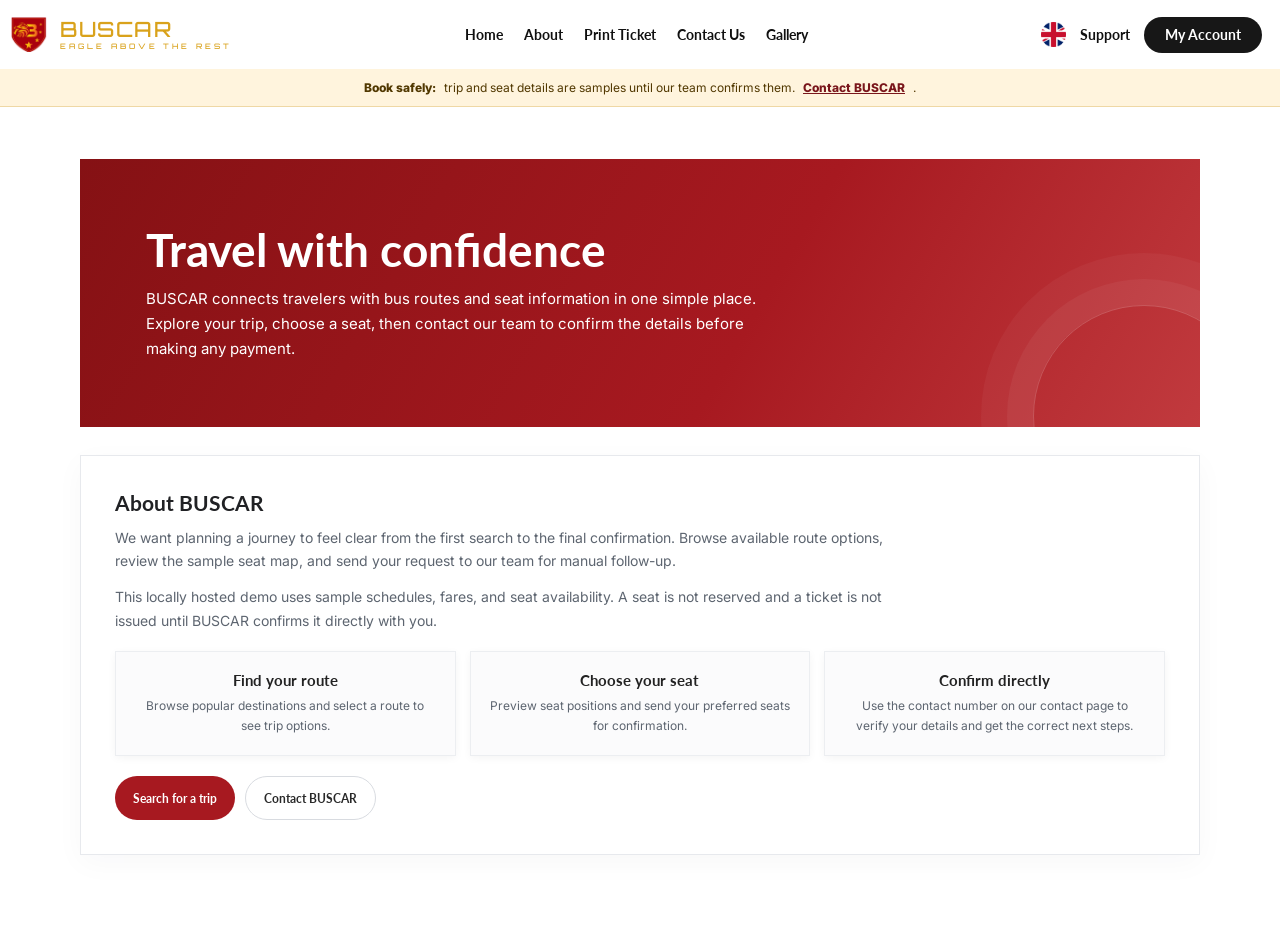
==== commit ef4d19e5: "push" ====
--- a/about.html
+++ b/about.html
@@ -3,7 +3,15 @@
 <head>
   <meta charset="UTF-8">
   <meta name="viewport" content="width=device-width, initial-scale=1.0">
-  <title>About BUSCAR</title>
+  <title>About BUSCAR | Official Bus Travel Website</title>
+  <meta name="description" content="Learn about BUSCAR and how our team helps travelers explore bus routes and confirm trip details in Kenya and East Africa.">
+  <link rel="canonical" href="https://www.buscarkenyaonline.co.ke/about.html">
+  <meta property="og:type" content="website">
+  <meta property="og:site_name" content="BUSCAR">
+  <meta property="og:title" content="About BUSCAR">
+  <meta property="og:description" content="Learn about BUSCAR's bus routes and booking confirmation process.">
+  <meta property="og:url" content="https://www.buscarkenyaonline.co.ke/about.html">
+  <link rel="icon" type="image/png" href="public/logo-2.png">
   <link rel="stylesheet" href="styles.css">
   <link rel="stylesheet" href="site.css">
   <link rel="stylesheet" href="auth.css">
@@ -12,14 +20,14 @@
   <header class="site-header">
     <div class="nav-wrap">
       <a class="brand" href="index.html" aria-label="Buscar home"><img class="brand-shield" src="public/logo-2.png" alt=""><span class="brand-text"><span class="brand-name">BUSCAR</span><span class="brand-tagline">EAGLE ABOVE THE REST</span></span></a>
-      <button class="menu-toggle" aria-label="Toggle navigation" aria-expanded="false">☰</button>
+      <button class="menu-toggle" aria-label="Toggle navigation" aria-expanded="false"><svg aria-hidden="true" viewBox="0 0 24 24"><path d="M3 6h18M3 12h18M3 18h18"/></svg></button>
       <nav class="main-nav" aria-label="Main navigation">
         <a href="index.html">Home</a><a href="about.html" aria-current="page">About</a><a href="ticket.html">Print Ticket</a><a href="contact.html">Contact Us</a><a href="gallery.html">Gallery</a>
       </nav>
-      <div class="nav-actions"><button class="language" aria-label="Language: English"><img src="public/uk.png" alt="UK flag"></button><a class="support" href="https://wa.me/254745342479">Support</a><a class="account-btn" href="#account">My Account</a></div>
+      <div class="nav-actions"><button class="language" aria-label="Language: English"><img src="public/uk.png" alt="UK flag"></button><a class="support" href="contact.html">Support</a><a class="account-btn" href="#account">My Account</a></div>
     </div>
   </header>
-  <div class="safety-banner"><strong>Book safely:</strong> trip and seat details are samples until our team confirms them on WhatsApp. <a href="https://wa.me/254745342479">Contact BUSCAR</a></div>
+  <div class="safety-banner"><strong>Book safely:</strong> trip and seat details are samples until our team confirms them. <a href="contact.html">Contact BUSCAR</a>.</div>
   <main class="info-main">
     <section class="info-hero">
       <h1>Travel with confidence</h1>
@@ -32,11 +40,11 @@
       <div class="info-grid">
         <article class="info-card"><h3>Find your route</h3><p>Browse popular destinations and select a route to see trip options.</p></article>
         <article class="info-card"><h3>Choose your seat</h3><p>Preview seat positions and send your preferred seats for confirmation.</p></article>
-        <article class="info-card"><h3>Confirm directly</h3><p>Use our WhatsApp contact to verify your details and get the correct next steps.</p></article>
+        <article class="info-card"><h3>Confirm directly</h3><p>Use the contact number on our <a href="contact.html">contact page</a> to verify your details and get the correct next steps.</p></article>
       </div>
       <div class="info-actions"><a class="info-action" href="index.html#ticket">Search for a trip</a><a class="info-action secondary" href="contact.html">Contact BUSCAR</a></div>
     </section>
   </main>
-  <script src="site.js"></script><script src="auth.js"></script>
+  <script src="site-config.js"></script><script src="site.js"></script><script src="auth.js"></script>
 </body>
 </html>
--- a/styles.css
+++ b/styles.css
@@ -113,7 +113,7 @@
   width: min(1320px, calc(100% - 36px));
   margin: -84px auto 0;
   padding: 10px 8px 8px;
-  border-radius: 14px;
+  border-radius: 0;
   background: #f4f4f4;
 }
 .booking-top { min-height: 30px; display: flex; align-items: center; justify-content: space-between; padding: 0 11px 8px 3px; }
@@ -127,11 +127,13 @@
   padding: 8px 12px;
   background: #fff;
   border: 1px solid #ddd;
-  border-radius: 13px;
+  border-radius: 0;
   display: grid;
   grid-template-columns: 1.15fr 1.15fr 1fr auto;
   align-items: center;
 }
+.booking-form.is-round-trip { grid-template-columns: 1.05fr 1.05fr 1fr 1fr auto; }
+.return-date-field[hidden] { display: none; }
 .booking-field { min-width: 0; display: flex; align-items: center; gap: 9px; padding: 0 14px; min-height: 43px; border-right: 1px solid #e5e7eb; }
 .booking-field:first-child { padding-left: 8px; }
 .booking-field:nth-child(3) { border-right: 0; }
@@ -153,20 +155,32 @@
 .content-section h2 { margin: 0 0 8px; font-size: 18px; line-height: 1.25; font-weight: 700; }
 .section-subtitle { color: #5b6570; margin: 0 0 14px; font-size: 12px; }
 .amenities-grid, .benefits-grid { display: grid; grid-template-columns: repeat(4, minmax(0, 1fr)); gap: 12px; }
-.info-card { border: 1px solid #ededed; border-radius: 13px; background: #fff; box-shadow: 0 2px 8px rgba(0,0,0,.045); text-align: center; }
+.info-card { border: 1px solid #ededed; border-radius: 0; background: #fff; box-shadow: 0 2px 8px rgba(0,0,0,.045); text-align: center; }
 .amenity-card { min-height: 126px; display: flex; flex-direction: column; justify-content: center; align-items: center; gap: 9px; }
 .amenity-card img { width: 45px; height: 45px; object-fit: contain; }
 .amenity-card p { margin: 0; color: #687386; font-size: 10px; }
 .why-section { margin-top: 12px; }
 .why-section .section-subtitle { margin-bottom: 13px; }
 .benefit-card { min-height: 130px; padding: 12px 10px 10px; }
-.benefit-icon { width: 50px; height: 50px; margin: 0 auto 7px; border-radius: 50%; display: grid; place-items: center; font-size: 25px; color: #f17c7c; }
+.benefit-icon { width: 50px; height: 50px; margin: 0 auto 7px; border-radius: 50%; display: grid; place-items: center; }
+.benefit-icon img { width: 28px; height: 28px; object-fit: contain; }
 .pink { background: #eaf7fc; }
 .lavender { background: #f2f0fc; color: #394e89; }
 .mint { background: #edf8f1; color: #ef8880; }
-.blue { background: #eef4ff; font-size: 20px; }
+.blue { background: #eef4ff; }
 .benefit-card h3 { margin: 0 0 5px; font-size: 12px; font-weight: 600; }
 .benefit-card p { margin: 0; color: #596474; font-size: 10px; line-height: 1.5; }
+.scroll-reveal { opacity: 0; transform: translateY(18px); transition: opacity .55s ease, transform .55s cubic-bezier(.2,.75,.25,1); }
+.scroll-reveal.is-revealed { opacity: 1; transform: translateY(0); }
+.amenity-card.scroll-reveal:nth-child(2), .benefit-card.scroll-reveal:nth-child(2) { transition-delay: 70ms; }
+.amenity-card.scroll-reveal:nth-child(3), .benefit-card.scroll-reveal:nth-child(3) { transition-delay: 140ms; }
+.amenity-card.scroll-reveal:nth-child(4), .benefit-card.scroll-reveal:nth-child(4) { transition-delay: 210ms; }
+.info-card { transition: transform .24s ease, box-shadow .24s ease, border-color .24s ease; }
+.amenity-card img, .benefit-icon img { transition: transform .3s cubic-bezier(.2,.75,.25,1); }
+@media (hover: hover) {
+  .info-card:hover { transform: translateY(-5px); border-color: #e1d8d8; box-shadow: 0 12px 26px rgba(33, 20, 20, .1); }
+  .amenity-card:hover img, .benefit-card:hover .benefit-icon img { transform: scale(1.1); }
+}
 
 .chat-button { position: fixed; right: 25px; bottom: 24px; width: 54px; height: 54px; border-radius: 50%; background: #171717; color: #fff; display: grid; place-items: center; font-size: 18px; font-weight: 800; box-shadow: 0 5px 20px #0003; z-index: 20; }
 
@@ -192,13 +206,13 @@
 .cta-carousel { position: relative; overflow: hidden; margin: 14px 0 0; }
 .cta-track { --i: 0; display: flex; gap: 7px; transition: transform .7s ease; transform: translateX(calc(var(--i) * -1 * (50% + 3.5px))); }
 .cta-slide { flex: 0 0 calc((100% - 7px) / 2); display: block; }
-.cta-slide img { width: 100%; aspect-ratio: 646 / 244; object-fit: cover; display: block; border-radius: 14px; }
+.cta-slide img { width: 100%; aspect-ratio: 646 / 244; object-fit: cover; display: block; border-radius: 0; }
 .cta-dots { position: absolute; left: 75%; bottom: 12px; transform: translateX(-50%); display: flex; gap: 6px; }
 .cta-dots button { width: 7px; height: 7px; padding: 0; border: 0; border-radius: 99px; background: rgba(255,255,255,.65); cursor: pointer; transition: width .3s, background .3s; }
 .cta-dots button.is-active { width: 20px; background: #fff; }
 
 /* ---------- Our routes ---------- */
-.routes-card { width: min(1320px, calc(100% - 36px)); margin: 8px auto 0; padding: 22px 32px 24px; background: #f7f7f7; border: 1px solid #e6e6e6; border-radius: 18px; }
+.routes-card { width: min(1320px, calc(100% - 36px)); margin: 8px auto 0; padding: 22px 32px 24px; background: #f7f7f7; border: 1px solid #e6e6e6; border-radius: 0; }
 .routes-head { display: flex; align-items: flex-start; justify-content: space-between; gap: 16px; flex-wrap: wrap; }
 .routes-title { display: flex; gap: 10px; align-items: flex-start; flex-wrap: wrap; }
 .routes-icon { width: 36px; height: 36px; border-radius: 9px; background: #e8e8e8; display: grid; place-items: center; }
@@ -222,7 +236,7 @@
 .store-apple { height: 66px; width: auto; display: block; }
 
 /* ---------- Footer ---------- */
-.site-footer { background: #1b1b1b; color: #fff; border-radius: 14px 14px 0 0; }
+.site-footer { background: #1b1b1b; color: #fff; border-radius: 0; }
 .footer-inner { width: min(1320px, calc(100% - 36px)); margin: 0 auto; }
 .footer-logos { display: flex; align-items: center; justify-content: space-between; gap: 20px; padding: 24px 20px; min-height: 108px; border-bottom: 1px solid #2c2c2c; }
 .footer-brand { flex: 0 0 auto; margin-left: 0; height: auto; }
@@ -267,7 +281,9 @@
   .brand { flex-basis: auto; margin-left: 0; }
   .brand-shield { width: 30px; height: 34px; flex-basis: 30px; }
   .brand-name { font-size: 17px; }
-  .menu-toggle { display: block; margin-left: auto; border: 0; background: transparent; font-size: 24px; cursor: pointer; }
+  .nav-actions { order: 1; margin-left: auto; }
+  .menu-toggle { display: grid; place-items: center; order: 2; flex: 0 0 40px; width: 40px; height: 44px; margin-left: 0; padding: 7px; border: 0; border-radius: 8px; background: transparent; color: #171717; cursor: pointer; }
+  .menu-toggle svg { display: block; width: 24px; height: 24px; fill: none; stroke: currentColor; stroke-width: 2; stroke-linecap: round; }
   .main-nav {
     position: fixed;
     inset: 0 0 0 auto;
@@ -291,7 +307,9 @@
   }
   .main-nav.is-open { transform: translateX(0); visibility: visible; transition-delay: 0s; }
   .menu-sheet-head { display: flex; align-items: center; justify-content: space-between; padding: 2px 0 17px; border-bottom: 1px solid #eceef1; }
-  .menu-sheet-head strong { color: #222; font: 700 16px Lato, Inter, sans-serif; }
+  .menu-sheet-brand { display: flex; align-items: center; gap: 10px; }
+  .menu-sheet-logo { width: 34px; height: 38px; object-fit: contain; }
+  .menu-sheet-head strong { color: #d9a21b; font: 700 17px Orbitron, Inter, sans-serif; letter-spacing: 1px; }
   .menu-sheet-close { width: 38px; height: 38px; border: 0; border-radius: 50%; background: #f2f3f5; color: #222; font-size: 26px; line-height: 1; cursor: pointer; }
   .main-nav > a { padding: 15px 4px; border-bottom: 1px solid #eceef1; font-size: 15px; }
   body.menu-open { overflow: hidden; }
@@ -307,10 +325,12 @@
   .booking-top { align-items: flex-start; gap: 10px; flex-wrap: wrap; }
   .booking-top p { margin-left: auto; }
   .booking-form { grid-template-columns: 1fr 1fr; gap: 8px; }
+  .booking-form.is-round-trip { grid-template-columns: 1fr 1fr; }
   .booking-field { padding: 6px 8px; border-right: 0; border-bottom: 1px solid #eee; }
   .booking-field:nth-child(2) { border-left: 1px solid #eee; }
   .booking-field:nth-child(3) { grid-column: 1 / 2; }
   .search-btn { grid-column: 2 / 3; width: 100%; min-width: 0; }
+  .booking-form.is-round-trip .search-btn { grid-column: 1 / -1; }
   .content-wrap { width: calc(100% - 24px); margin-top: 22px; }
   .amenities-grid, .benefits-grid { grid-template-columns: repeat(2, minmax(0, 1fr)); }
   .cta-slide { flex-basis: 100%; }
@@ -354,4 +374,4 @@
   .routes { transform: scale(.5); top: 32px; }
   .hero-logo { width: 120px; height: 62px; top: 182px; right: 8px; }
   .route-chip { gap: 6px; padding-right: 8px; padding-left: 8px; }
-}+}
--- a/site.css
+++ b/site.css
@@ -25,6 +25,7 @@
 }
 .safety-banner strong { font-weight: 800; }
 .safety-banner a { color: #7a161b; font-weight: 800; text-decoration: underline; }
+[data-whatsapp-contact][hidden] { display: none !important; }
 .safety-banner.is-dismissed {
   max-height: 0;
   padding-top: 0;
@@ -58,7 +59,7 @@
   overflow-y: auto;
   overscroll-behavior: contain;
   padding: 28px 26px 24px;
-  border-radius: 18px;
+  border-radius: 0;
   background: #fff;
   color: #222;
   text-align: center;
@@ -103,7 +104,7 @@
 @media (max-width: 560px) {
   .safety-banner { gap: 3px 6px; padding: 7px 12px; font-size: 11px; line-height: 1.35; }
   .safety-dialog-backdrop { padding: 12px; }
-  .safety-dialog { max-height: calc(100vh - 24px); max-height: calc(100dvh - 24px); padding: 18px 16px 16px; border-radius: 15px; }
+  .safety-dialog { max-height: calc(100vh - 24px); max-height: calc(100dvh - 24px); padding: 18px 16px 16px; border-radius: 0; }
   .safety-dialog img { width: 88px; height: 66px; margin-bottom: 6px; }
   .safety-dialog h2 { margin-bottom: 7px; font-size: 18px; }
   .safety-dialog p { margin-bottom: 12px; font-size: 12px; line-height: 1.45; }
@@ -116,19 +117,19 @@
   position: relative;
   overflow: hidden;
   padding: clamp(28px, 6vw, 66px);
-  border-radius: 20px;
+  border-radius: 0;
   background: linear-gradient(120deg, #851114, #a71920 60%, #c13a3e);
   color: #fff;
 }
 .info-hero::after { content: ''; position: absolute; width: 220px; height: 220px; right: -55px; bottom: -100px; border: 1px solid #ffffff30; border-radius: 50%; box-shadow: 0 0 0 26px #ffffff0c, 0 0 0 52px #ffffff0a; }
 .info-hero h1 { position: relative; z-index: 1; max-width: 680px; margin: 0 0 12px; font: 700 clamp(28px, 5vw, 46px)/1.08 Lato, Inter, sans-serif; }
 .info-hero p { position: relative; z-index: 1; max-width: 650px; margin: 0; color: #fff; font-size: 15px; line-height: 1.65; }
-.info-section { margin-top: 28px; padding: clamp(22px, 4vw, 34px); border: 1px solid #e7e9ed; border-radius: 16px; background: #fff; box-shadow: 0 8px 28px #1b273608; }
+.info-section { margin-top: 28px; padding: clamp(22px, 4vw, 34px); border: 1px solid #e7e9ed; border-radius: 0; background: #fff; box-shadow: 0 8px 28px #1b273608; }
 .info-section h2 { margin: 0 0 10px; color: #202124; font: 700 21px/1.2 Lato, Inter, sans-serif; }
 .info-section p { max-width: 780px; margin: 0 0 12px; color: #5d6570; font-size: 14px; line-height: 1.7; }
 .info-section p:last-child { margin-bottom: 0; }
 .info-grid { display: grid; grid-template-columns: repeat(3, minmax(0,1fr)); gap: 14px; margin-top: 18px; }
-.info-main .info-card { padding: 19px; border: 1px solid #eceef1; border-radius: 12px; background: #fbfbfc; }
+.info-main .info-card { padding: 19px; border: 1px solid #eceef1; border-radius: 0; background: #fbfbfc; }
 .info-main .info-card h3 { margin: 0 0 7px; color: #222; font: 700 15px Lato, Inter, sans-serif; }
 .info-main .info-card p { margin: 0; font-size: 12px; }
 .info-actions { display: flex; flex-wrap: wrap; gap: 10px; margin-top: 20px; }
@@ -153,7 +154,7 @@
 .gallery-heading > p { max-width: 380px; margin: 0 !important; text-align: right; }
 .gallery-eyebrow { color: #a71920 !important; }
 .gallery-grid { display: grid; grid-template-columns: repeat(4, minmax(0,1fr)); grid-auto-rows: 178px; grid-auto-flow: dense; gap: 12px; }
-.gallery-item { position: relative; min-width: 0; min-height: 0; overflow: hidden; margin: 0; border-radius: 13px; background: #eee; isolation: isolate; }
+.gallery-item { position: relative; min-width: 0; min-height: 0; overflow: hidden; margin: 0; border-radius: 0; background: #eee; isolation: isolate; }
 .gallery-item--wide { grid-column: span 2; }
 .gallery-item--tall { grid-row: span 2; }
 .gallery-item--feature { grid-row: span 2; }
--- a/auth.css
+++ b/auth.css
@@ -18,7 +18,7 @@
 .auth-dialog {
   position: relative; width: 398px; max-width: 100%;
   margin: auto; padding: 22px 14px 18px;
-  background: #fff; border-radius: 16px;
+  background: #fff; border-radius: 0;
   font-family: Lato, Inter, sans-serif; color: #111;
   box-shadow: 0 20px 60px rgba(0,0,0,.3);
   animation: authIn .22s ease-out;
@@ -84,7 +84,7 @@
 .account-menu {
   position: absolute; right: 0; top: calc(100% + 8px); z-index: 60;
   min-width: 190px; padding: 6px;
-  background: #fff; border: 1px solid #e3e3e3; border-radius: 12px; box-shadow: 0 10px 28px rgba(0,0,0,.14);
+  background: #fff; border: 1px solid #e3e3e3; border-radius: 0; box-shadow: 0 10px 28px rgba(0,0,0,.14);
   font-family: Lato, Inter, sans-serif; display: none;
 }
 .account-menu.show { display: block; }
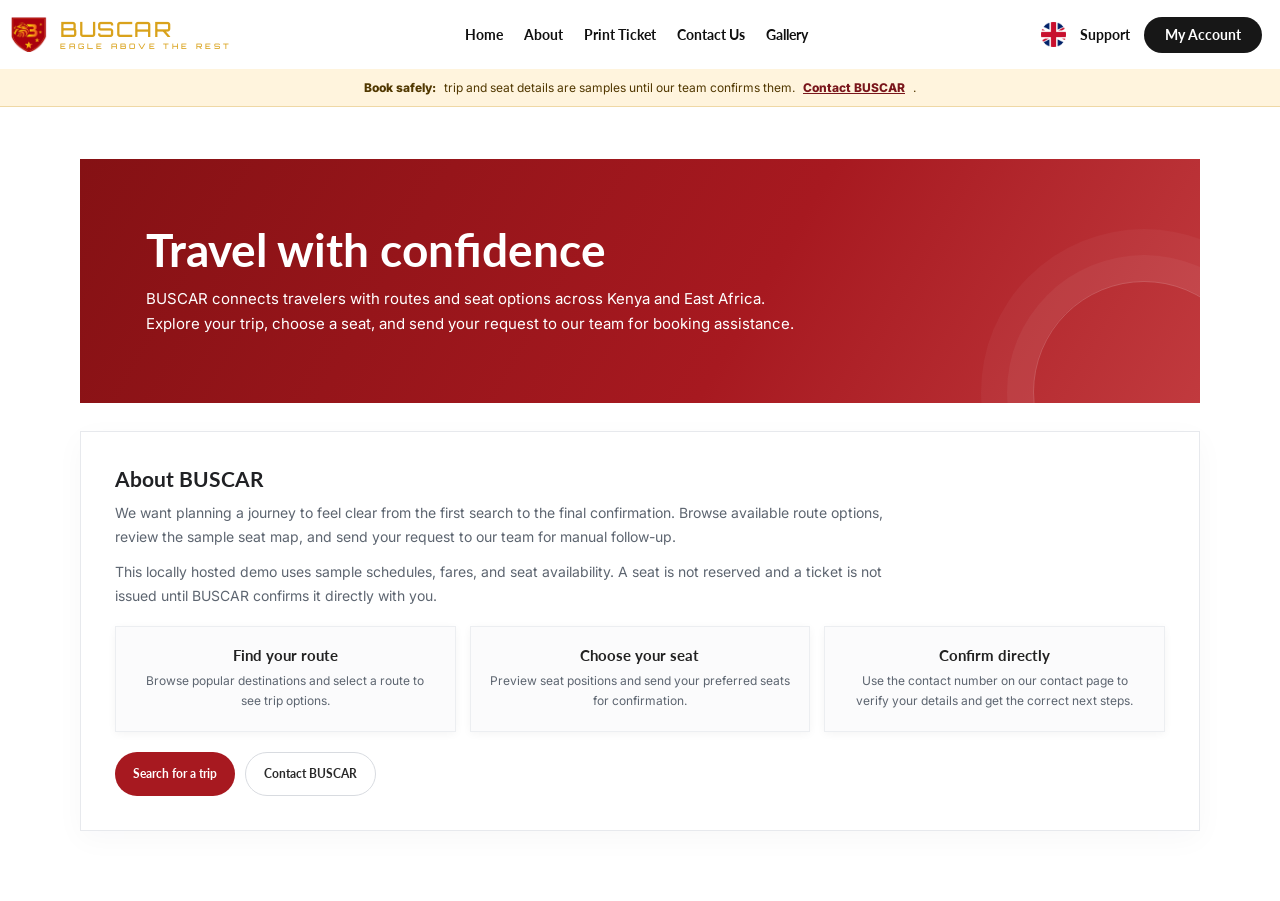
==== commit b307cf36: "Improve route SEO and fare pages" ====
--- a/about.html
+++ b/about.html
@@ -15,6 +15,7 @@
   <link rel="stylesheet" href="styles.css">
   <link rel="stylesheet" href="site.css">
   <link rel="stylesheet" href="auth.css">
+  <script src="protection.js" defer></script>
 </head>
 <body>
   <header class="site-header">
@@ -31,7 +32,7 @@
   <main class="info-main">
     <section class="info-hero">
       <h1>Travel with confidence</h1>
-      <p>BUSCAR connects travelers with bus routes and seat information in one simple place. Explore your trip, choose a seat, then contact our team to confirm the details before making any payment.</p>
+      <p>BUSCAR connects travelers with routes and seat options across Kenya and East Africa. Explore your trip, choose a seat, and send your request to our team for booking assistance.</p>
     </section>
     <section class="info-section">
       <h2>About BUSCAR</h2>
--- a/styles.css
+++ b/styles.css
@@ -222,6 +222,7 @@
 .routes-title p { flex-basis: 100%; margin: 0; font-size: 11px; color: #5b6570; }
 .route-search { display: flex; align-items: center; gap: 9px; width: 340px; max-width: 100%; height: 38px; padding: 0 16px; background: #f1f1f1; border: 1px solid #dcdcdc; border-radius: 99px; color: #666; }
 .route-search input { flex: 1; min-width: 0; border: 0; outline: 0; background: transparent; font-size: 12px; color: #111; }
+.route-seo-links { display: flex; flex-wrap: wrap; gap: 6px; margin-top: 8px; }
 .route-chips { display: flex; flex-wrap: wrap; gap: 6px; margin-top: 18px; }
 .route-chip { display: inline-flex; align-items: center; gap: 9px; height: 34px; padding: 0 20px; border: 1px solid #d8d8d8; border-radius: 99px; background: #eee; color: #111; font: 600 11px/1 Lato, Inter, sans-serif; cursor: pointer; white-space: nowrap; }
 .route-chip:hover { background: #e2e2e2; }
--- a/site.css
+++ b/site.css
@@ -1,5 +1,10 @@
 /* Shared safety notice, page transitions, and static information pages. */
 body { animation: site-page-in .42s cubic-bezier(.2,.75,.25,1) both; }
+body, body * { -webkit-user-select: none; user-select: none; }
+input, textarea, select, [contenteditable="true"], input *, textarea *, select * {
+  -webkit-user-select: text;
+  user-select: text;
+}
 @keyframes site-page-in {
   from { opacity: 0; }
   to { opacity: 1; }
